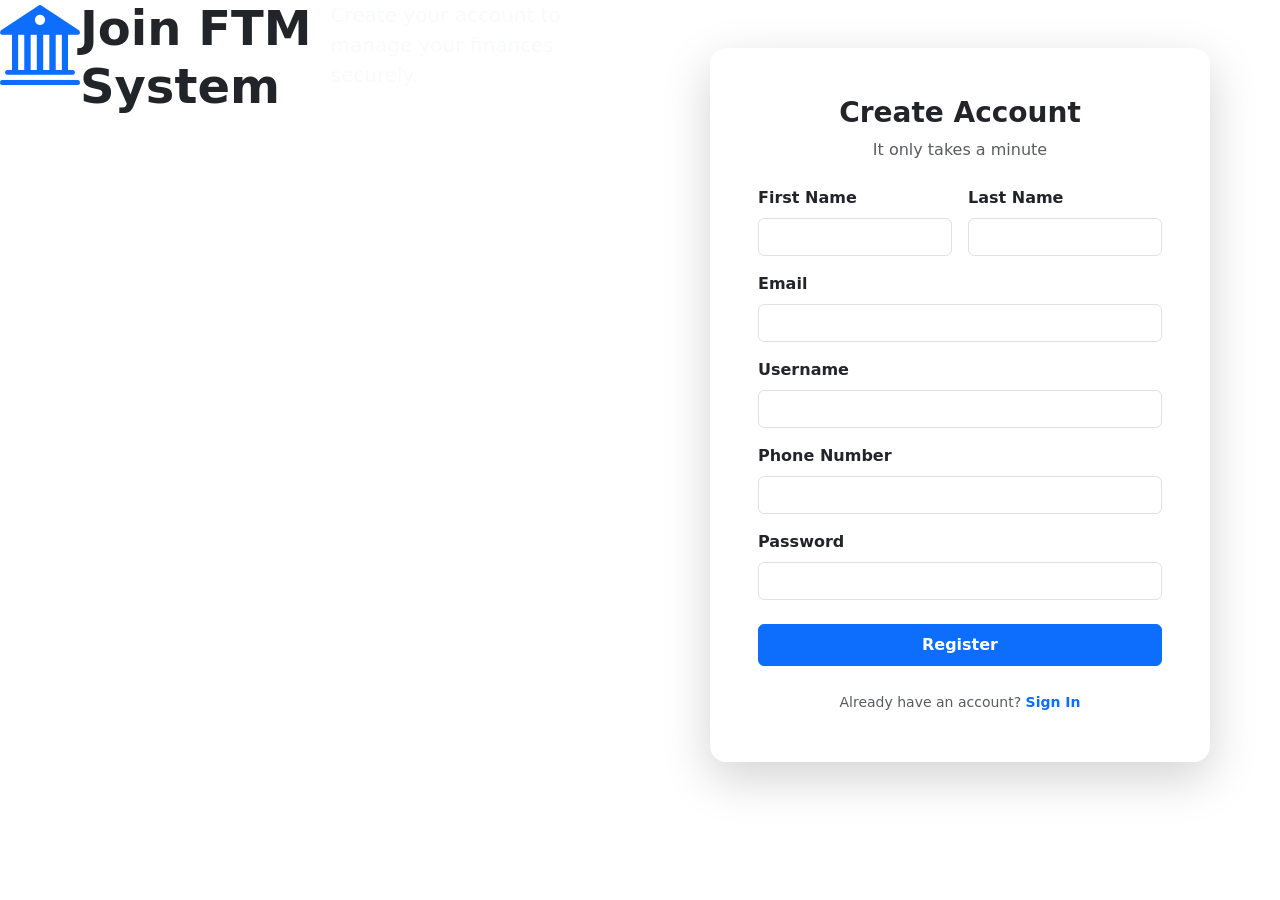
==== src/main/resources/static/register.html @ 6c9c5097 "feat: initial commit - complete full-stack financial system with Spring Boot, MySQL, and Bootstrap U" ====
<!DOCTYPE html>
<html lang="en">
<head>
    <meta charset="UTF-8">
    <meta name="viewport" content="width=device-width, initial-scale=1.0">
    <title>Register - FTM System</title>
    <link href="https://cdn.jsdelivr.net/npm/bootstrap@5.3.2/dist/css/bootstrap.min.css" rel="stylesheet">
    <link rel="stylesheet" href="https://cdn.jsdelivr.net/npm/bootstrap-icons@1.11.1/font/bootstrap-icons.css">
    <link rel="stylesheet" href="/css/app.css">
</head>
<body>

<div class="container-fluid login-container p-0">
    <div class="row g-0 h-100">
        
        <!-- Left Side: Branding -->
        <div class="col-md-6 login-left d-none d-md-flex">
            <i class="bi bi-bank2 display-1 mb-4 text-primary"></i>
            <h1 class="display-5 fw-bold mb-3">Join FTM System</h1>
            <p class="lead text-light opacity-75">Create your account to manage your finances securely.</p>
        </div>

        <!-- Right Side: Register Form -->
        <div class="col-md-6 d-flex align-items-center justify-content-center bg-white py-5">
            <div class="card shadow-lg border-0 rounded-4" style="width: 100%; max-width: 500px;">
                <div class="card-body p-5">
                    <div class="text-center mb-4">
                        <h3 class="fw-bold text-dark">Create Account</h3>
                        <p class="text-muted">It only takes a minute</p>
                    </div>

                    <div id="registerError" class="alert alert-danger d-none" role="alert"></div>
                    <div id="registerSuccess" class="alert alert-success d-none" role="alert">Registration successful! Redirecting to login...</div>

                    <form id="registerForm">
                        <div class="row g-3">
                            <div class="col-md-6">
                                <label class="form-label fw-semibold">First Name</label>
                                <input type="text" class="form-control" id="firstName" required>
                            </div>
                            <div class="col-md-6">
                                <label class="form-label fw-semibold">Last Name</label>
                                <input type="text" class="form-control" id="lastName" required>
                            </div>
                            
                            <div class="col-12">
                                <label class="form-label fw-semibold">Email</label>
                                <input type="email" class="form-control" id="email" required>
                            </div>
                            
                            <div class="col-12">
                                <label class="form-label fw-semibold">Username</label>
                                <input type="text" class="form-control" id="username" required>
                            </div>
                            
                            <div class="col-12">
                                <label class="form-label fw-semibold">Phone Number</label>
                                <input type="text" class="form-control" id="phoneNumber" required>
                            </div>
                            
                            <div class="col-12">
                                <label class="form-label fw-semibold">Password</label>
                                <input type="password" class="form-control" id="password" required>
                            </div>
                        </div>

                        <button type="submit" class="btn btn-primary w-100 py-2 fw-bold mt-4" id="registerBtn">
                            <span id="registerText">Register</span>
                            <span id="registerSpinner" class="spinner-border spinner-border-sm d-none" role="status" aria-hidden="true"></span>
                        </button>
                    </form>
                    
                    <div class="text-center mt-4">
                        <small class="text-muted">Already have an account? <a href="/index.html" class="text-primary fw-bold text-decoration-none">Sign In</a></small>
                    </div>
                </div>
            </div>
        </div>

    </div>
</div>

<script src="https://code.jquery.com/jquery-3.7.1.min.js"></script>
<script src="https://cdn.jsdelivr.net/npm/bootstrap@5.3.2/dist/js/bootstrap.bundle.min.js"></script>
<script src="/js/app.js"></script>
<script src="/js/register.js"></script>
</body>
</html>
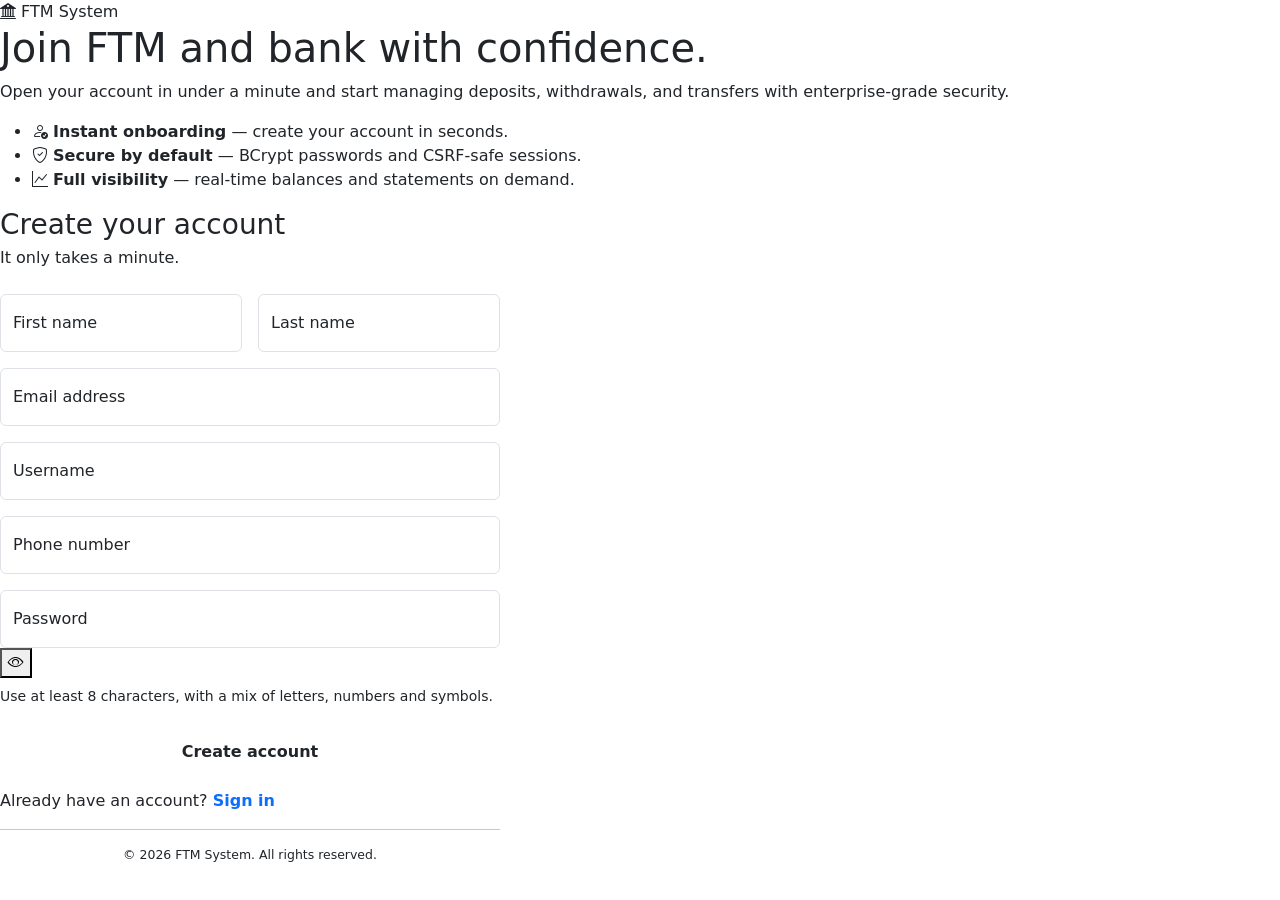
==== commit 9f869666: "feat: complete full-stack financial transaction management system with Spring Boot, MySQL, and Boots" ====
--- a/src/main/resources/static/register.html
+++ b/src/main/resources/static/register.html
@@ -1,85 +1,176 @@
 <!DOCTYPE html>
-<html lang="en">
+<html lang="en" data-bs-theme="light">
 <head>
     <meta charset="UTF-8">
     <meta name="viewport" content="width=device-width, initial-scale=1.0">
-    <title>Register - FTM System</title>
+    <meta name="description" content="Create your FTM System account.">
+    <title>Create account · FTM System</title>
+
+    <!-- No-flash theme bootstrap -->
+    <script>
+        (function () {
+            var t = null;
+            try { t = localStorage.getItem('ftm-theme'); } catch (e) {}
+            if (!t) {
+                t = (window.matchMedia && window.matchMedia('(prefers-color-scheme: dark)').matches)
+                    ? 'dark' : 'light';
+            }
+            document.documentElement.setAttribute('data-bs-theme', t);
+        })();
+    </script>
+
+    <!-- Fonts -->
+    <link rel="preconnect" href="https://fonts.googleapis.com">
+    <link rel="preconnect" href="https://fonts.gstatic.com" crossorigin>
+    <link href="https://fonts.googleapis.com/css2?family=Inter:wght@400;500;600;700&family=Plus+Jakarta+Sans:wght@500;600;700;800&display=swap" rel="stylesheet">
+
+    <!-- Bootstrap 5 + Icons -->
     <link href="https://cdn.jsdelivr.net/npm/bootstrap@5.3.2/dist/css/bootstrap.min.css" rel="stylesheet">
     <link rel="stylesheet" href="https://cdn.jsdelivr.net/npm/bootstrap-icons@1.11.1/font/bootstrap-icons.css">
+
+    <!-- App design system -->
     <link rel="stylesheet" href="/css/app.css">
 </head>
 <body>
 
-<div class="container-fluid login-container p-0">
-    <div class="row g-0 h-100">
-        
-        <!-- Left Side: Branding -->
-        <div class="col-md-6 login-left d-none d-md-flex">
-            <i class="bi bi-bank2 display-1 mb-4 text-primary"></i>
-            <h1 class="display-5 fw-bold mb-3">Join FTM System</h1>
-            <p class="lead text-light opacity-75">Create your account to manage your finances securely.</p>
+<div class="login-container">
+
+    <!-- ============ LEFT: Brand / Feature panel ============ -->
+    <aside class="login-left" aria-hidden="true">
+        <div class="auth-brand">
+            <span class="brand-mark"><i class="bi bi-bank2"></i></span>
+            <span>FTM System</span>
         </div>
 
-        <!-- Right Side: Register Form -->
-        <div class="col-md-6 d-flex align-items-center justify-content-center bg-white py-5">
-            <div class="card shadow-lg border-0 rounded-4" style="width: 100%; max-width: 500px;">
-                <div class="card-body p-5">
-                    <div class="text-center mb-4">
-                        <h3 class="fw-bold text-dark">Create Account</h3>
-                        <p class="text-muted">It only takes a minute</p>
+        <h1 class="auth-headline">Join FTM and bank with confidence.</h1>
+        <p class="auth-sub">
+            Open your account in under a minute and start managing deposits,
+            withdrawals, and transfers with enterprise-grade security.
+        </p>
+
+        <ul class="auth-features">
+            <li>
+                <span class="feat-icon"><i class="bi bi-person-check"></i></span>
+                <span><strong>Instant onboarding</strong> — create your account in seconds.</span>
+            </li>
+            <li>
+                <span class="feat-icon"><i class="bi bi-shield-check"></i></span>
+                <span><strong>Secure by default</strong> — BCrypt passwords and CSRF-safe sessions.</span>
+            </li>
+            <li>
+                <span class="feat-icon"><i class="bi bi-graph-up"></i></span>
+                <span><strong>Full visibility</strong> — real-time balances and statements on demand.</span>
+            </li>
+        </ul>
+    </aside>
+
+    <!-- ============ RIGHT: Register form ============ -->
+    <main class="login-right">
+        <div class="auth-card glass" style="max-width: 500px;">
+
+            <div class="mb-4">
+                <h1 class="h3 mb-1">Create your account</h1>
+                <p class="auth-lead mb-0">It only takes a minute.</p>
+            </div>
+
+            <!-- Inline alerts (kept for compatibility; also mirrored as toasts) -->
+            <div id="registerError" class="alert alert-danger d-none py-2 px-3 mb-3" role="alert"></div>
+            <div id="registerSuccess" class="alert alert-success d-none py-2 px-3 mb-3" role="alert">
+                Registration successful! Redirecting to sign in…
+            </div>
+
+            <form id="registerForm" novalidate>
+                <div class="row g-3">
+
+                    <!-- First / Last -->
+                    <div class="col-md-6">
+                        <div class="form-floating">
+                            <input type="text" class="form-control" id="firstName" name="firstName"
+                                   autocomplete="given-name" placeholder="First name" required>
+                            <label for="firstName">First name</label>
+                        </div>
+                    </div>
+                    <div class="col-md-6">
+                        <div class="form-floating">
+                            <input type="text" class="form-control" id="lastName" name="lastName"
+                                   autocomplete="family-name" placeholder="Last name" required>
+                            <label for="lastName">Last name</label>
+                        </div>
                     </div>
 
-                    <div id="registerError" class="alert alert-danger d-none" role="alert"></div>
-                    <div id="registerSuccess" class="alert alert-success d-none" role="alert">Registration successful! Redirecting to login...</div>
+                    <!-- Email -->
+                    <div class="col-12">
+                        <div class="form-floating">
+                            <input type="email" class="form-control" id="email" name="email"
+                                   autocomplete="email" placeholder="you@example.com" required>
+                            <label for="email">Email address</label>
+                        </div>
+                    </div>
 
-                    <form id="registerForm">
-                        <div class="row g-3">
-                            <div class="col-md-6">
-                                <label class="form-label fw-semibold">First Name</label>
-                                <input type="text" class="form-control" id="firstName" required>
-                            </div>
-                            <div class="col-md-6">
-                                <label class="form-label fw-semibold">Last Name</label>
-                                <input type="text" class="form-control" id="lastName" required>
-                            </div>
-                            
-                            <div class="col-12">
-                                <label class="form-label fw-semibold">Email</label>
-                                <input type="email" class="form-control" id="email" required>
-                            </div>
-                            
-                            <div class="col-12">
-                                <label class="form-label fw-semibold">Username</label>
-                                <input type="text" class="form-control" id="username" required>
-                            </div>
-                            
-                            <div class="col-12">
-                                <label class="form-label fw-semibold">Phone Number</label>
-                                <input type="text" class="form-control" id="phoneNumber" required>
-                            </div>
-                            
-                            <div class="col-12">
-                                <label class="form-label fw-semibold">Password</label>
-                                <input type="password" class="form-control" id="password" required>
-                            </div>
+                    <!-- Username -->
+                    <div class="col-12">
+                        <div class="form-floating">
+                            <input type="text" class="form-control" id="username" name="username"
+                                   autocomplete="username" placeholder="Username" minlength="4" maxlength="50" required>
+                            <label for="username">Username</label>
                         </div>
+                    </div>
 
-                        <button type="submit" class="btn btn-primary w-100 py-2 fw-bold mt-4" id="registerBtn">
-                            <span id="registerText">Register</span>
-                            <span id="registerSpinner" class="spinner-border spinner-border-sm d-none" role="status" aria-hidden="true"></span>
-                        </button>
-                    </form>
-                    
-                    <div class="text-center mt-4">
-                        <small class="text-muted">Already have an account? <a href="/index.html" class="text-primary fw-bold text-decoration-none">Sign In</a></small>
+                    <!-- Phone -->
+                    <div class="col-12">
+                        <div class="form-floating">
+                            <input type="tel" class="form-control" id="phoneNumber" name="phoneNumber"
+                                   autocomplete="tel" placeholder="+94 77 123 4567" required>
+                            <label for="phoneNumber">Phone number</label>
+                        </div>
+                    </div>
+
+                    <!-- Password + strength meter -->
+                    <div class="col-12">
+                        <div class="form-floating password-field">
+                            <input type="password" class="form-control" id="password" name="password"
+                                   autocomplete="new-password" placeholder="Password"
+                                   minlength="8" required
+                                   data-strength-meter="#passwordStrength">
+                            <label for="password">Password</label>
+                            <button type="button" class="password-toggle" aria-label="Show password">
+                                <i class="bi bi-eye"></i>
+                            </button>
+                        </div>
+                        <div class="strength-meter mt-2" id="passwordStrength" data-score="0" aria-hidden="true">
+                            <span class="bar"></span><span class="bar"></span>
+                            <span class="bar"></span><span class="bar"></span>
+                        </div>
+                        <div class="strength-label" aria-live="polite"></div>
+                        <small class="text-muted-2 d-block mt-1">
+                            Use at least 8 characters, with a mix of letters, numbers and symbols.
+                        </small>
                     </div>
                 </div>
-            </div>
+
+                <button type="submit" class="btn btn-gradient w-100 py-2 fw-bold mt-4" id="registerBtn">
+                    <span id="registerText">Create account</span>
+                    <span id="registerSpinner" class="spinner-border spinner-border-sm ms-2 d-none" role="status" aria-hidden="true"></span>
+                </button>
+            </form>
+
+            <p class="auth-foot mb-0 mt-3">
+                Already have an account?
+                <a href="/index.html" class="fw-bold text-decoration-none">Sign in</a>
+            </p>
+
+            <hr class="hr-soft">
+
+            <p class="text-center mb-0" style="font-size:.78rem; color: var(--ftm-muted-2);">
+                &copy; 2026 FTM System. All rights reserved.
+            </p>
+
         </div>
+    </main>
 
-    </div>
 </div>
 
+<!-- ============ Scripts ============ -->
 <script src="https://code.jquery.com/jquery-3.7.1.min.js"></script>
 <script src="https://cdn.jsdelivr.net/npm/bootstrap@5.3.2/dist/js/bootstrap.bundle.min.js"></script>
 <script src="/js/app.js"></script>
